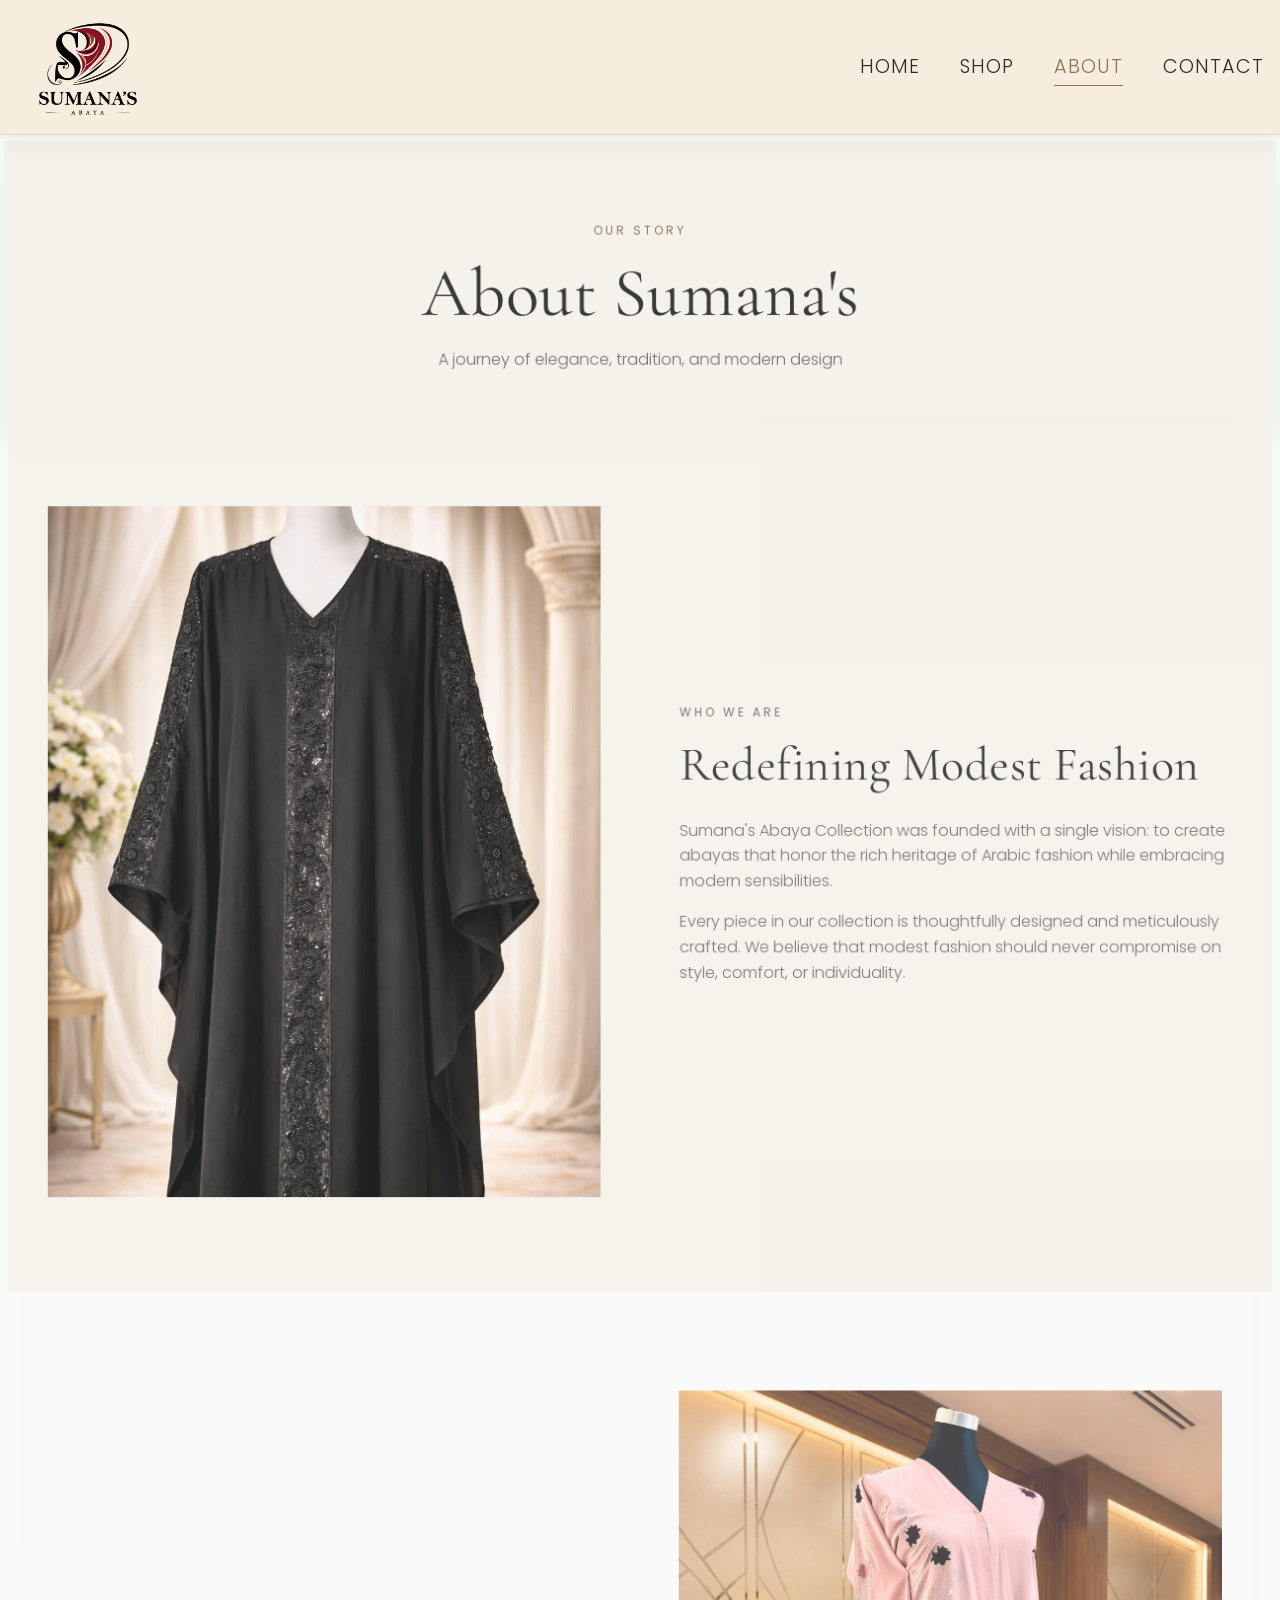
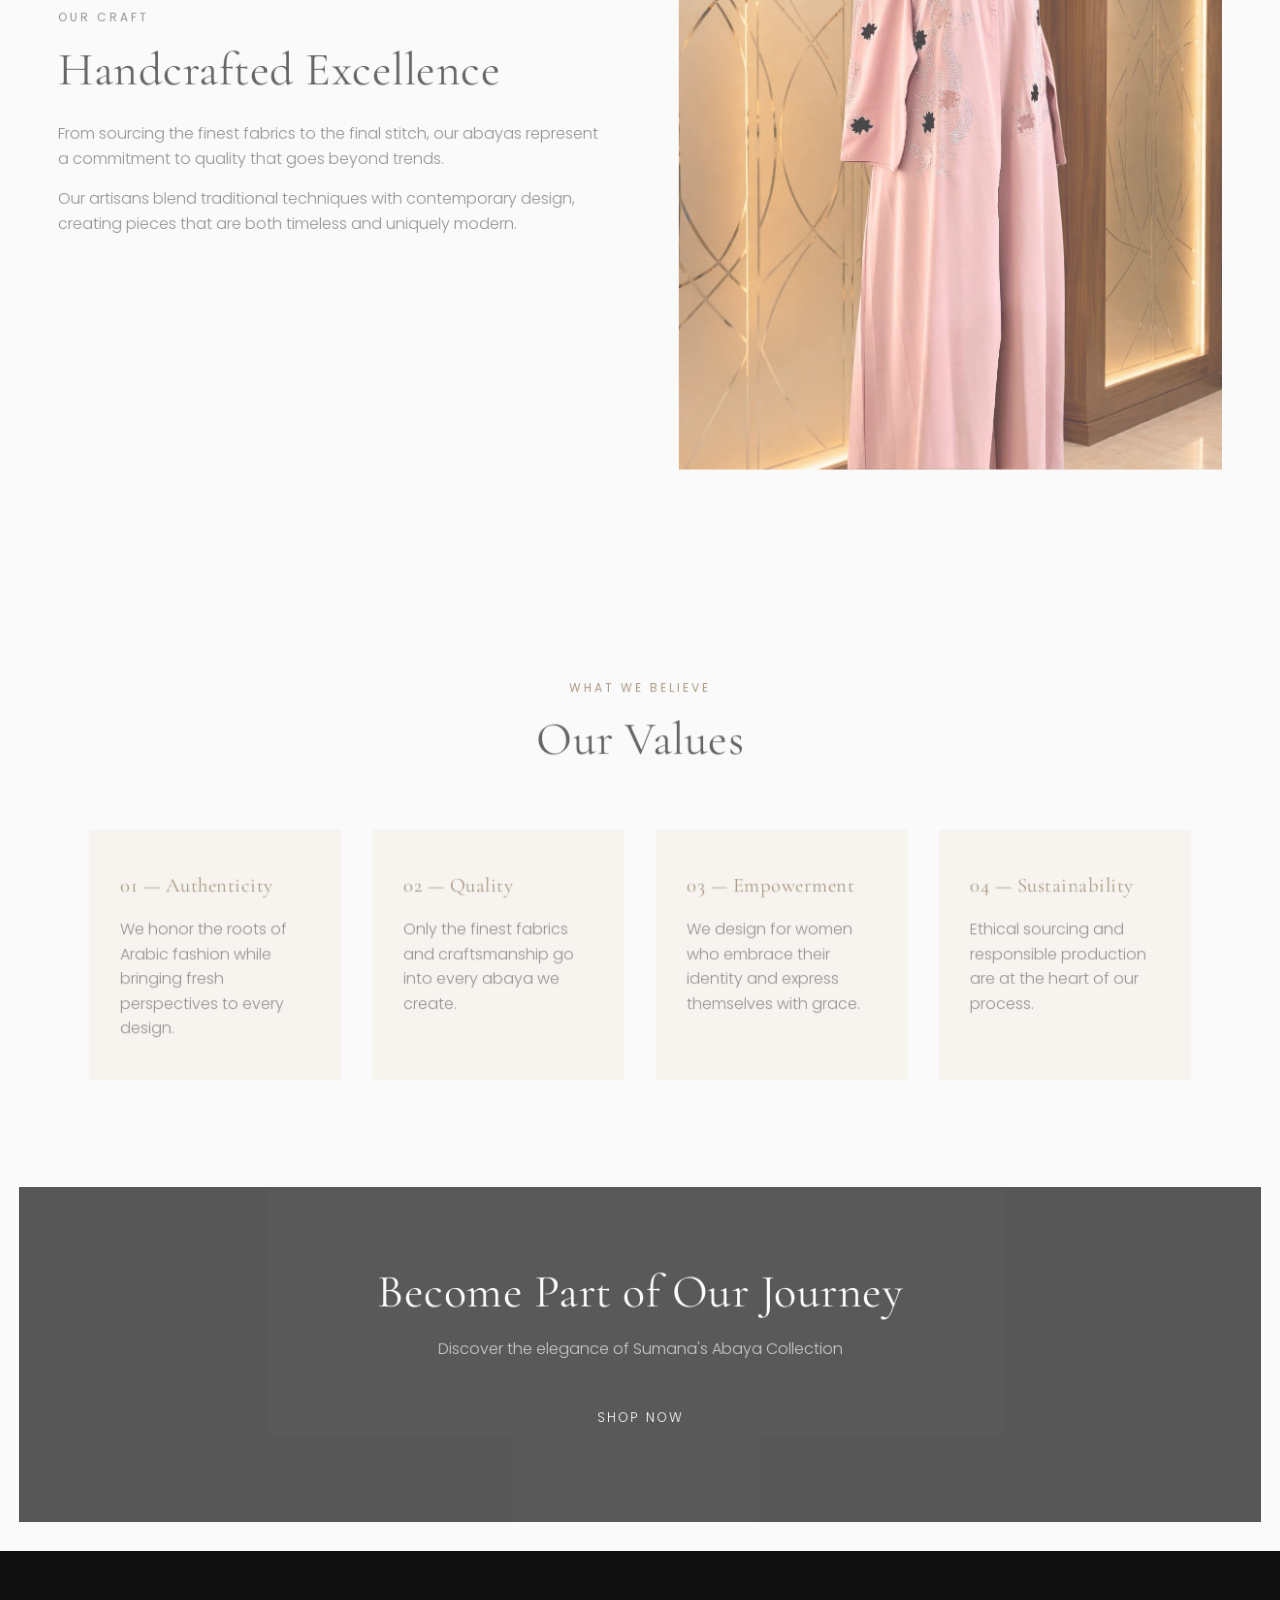
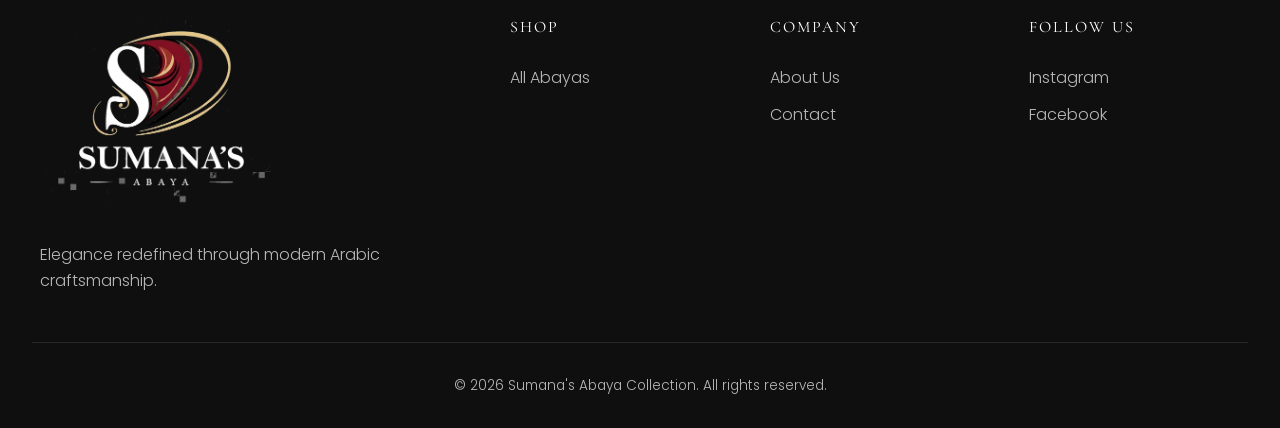
==== about.html @ 101fdfce "Initial website upload" ====
<!DOCTYPE html>
<html lang="en">
<head>
    <meta charset="UTF-8">
    <meta name="viewport" content="width=device-width, initial-scale=1.0">
    <meta name="description" content="Learn about Sumana's Abaya Collection, our craft, values, and approach to modern modest fashion.">
    <meta property="og:title" content="About | Sumana's Abaya Collection">
    <meta property="og:description" content="Our story of modest luxury and handcrafted quality.">
    <meta property="og:type" content="website">
    <meta property="og:image" content="assets/images/abaya_8.jpg">
    <link rel="icon" type="image/png" href="assets/images/DP-logo.png">
    <title>About | Sumana's Abaya Collection</title>
    <link rel="stylesheet" href="styles.css">
    <link href="https://fonts.googleapis.com/css2?family=Cormorant+Garamond:wght@300;400;500;600&family=Poppins:wght@300;400;500&display=swap" rel="stylesheet">
</head>
<body>
    <nav class="navbar">
        <div class="nav-container">
            <a href="index.html" class="logo"><img src="assets/images/DP-logo.png" alt="Sumana's Abaya logo"></a>
            <ul class="nav-links" id="navLinks">
                <li><a href="index.html">Home</a></li>
                <li><a href="shop.html">Shop</a></li>
                <li><a href="about.html" class="active">About</a></li>
                <li><a href="contact.html">Contact</a></li>
            </ul>
            <button class="menu-toggle" id="menuToggle" type="button" aria-label="Toggle menu">☰</button>
        </div>
    </nav>

    <section class="page-header">
        <p class="eyebrow">Our Story</p>
        <h1>About Sumana's</h1>
        <p>A journey of elegance, tradition, and modern design</p>
    </section>

    <section class="about-preview">
        <div class="about-grid">
            <div class="about-image">
                <div class="image-placeholder"><img src="assets/images/abaya_8.jpg" alt="Noir Celeste Kaftan"></div>
            </div>
            <div class="about-text">
                <p class="eyebrow">Who We Are</p>
                <h2>Redefining Modest Fashion</h2>
                <p>Sumana's Abaya Collection was founded with a single vision: to create abayas that honor the rich heritage of Arabic fashion while embracing modern sensibilities.</p>
                <p>Every piece in our collection is thoughtfully designed and meticulously crafted. We believe that modest fashion should never compromise on style, comfort, or individuality.</p>
            </div>
        </div>
    </section>

    <section class="about-preview alt">
        <div class="about-grid reverse">
            <div class="about-image">
                <div class="image-placeholder"><img src="assets/images/abaya_10.jpg" alt="Rose Veil Abaya"></div>
            </div>
            <div class="about-text">
                <p class="eyebrow">Our Craft</p>
                <h2>Handcrafted Excellence</h2>
                <p>From sourcing the finest fabrics to the final stitch, our abayas represent a commitment to quality that goes beyond trends.</p>
                <p>Our artisans blend traditional techniques with contemporary design, creating pieces that are both timeless and uniquely modern.</p>
            </div>
        </div>
    </section>

    <section class="values">
        <div class="section-header">
            <p class="eyebrow">What We Believe</p>
            <h2>Our Values</h2>
        </div>
        <div class="values-grid">
            <div class="value-card">
                <h3>01 — Authenticity</h3>
                <p>We honor the roots of Arabic fashion while bringing fresh perspectives to every design.</p>
            </div>
            <div class="value-card">
                <h3>02 — Quality</h3>
                <p>Only the finest fabrics and craftsmanship go into every abaya we create.</p>
            </div>
            <div class="value-card">
                <h3>03 — Empowerment</h3>
                <p>We design for women who embrace their identity and express themselves with grace.</p>
            </div>
            <div class="value-card">
                <h3>04 — Sustainability</h3>
                <p>Ethical sourcing and responsible production are at the heart of our process.</p>
            </div>
        </div>
    </section>

    <section class="newsletter">
        <h2>Become Part of Our Journey</h2>
        <p>Discover the elegance of Sumana's Abaya Collection</p>
        <a href="shop.html" class="btn-primary">Shop Now</a>
    </section>

    <footer class="footer">
        <div class="footer-content">
            <div class="footer-col">
                <h3 class="logo"><img src="assets/images/Footer_logo-transparent.png" alt="Sumana's Abaya logo"></h3>
                <p>Elegance redefined through modern Arabic craftsmanship.</p>
            </div>
            <div class="footer-col">
                <h4>Shop</h4>
                <ul>
                    <li><a href="shop.html">All Abayas</a></li>
                </ul>
            </div>
            <div class="footer-col">
                <h4>Company</h4>
                <ul>
                    <li><a href="about.html">About Us</a></li>
                    <li><a href="contact.html">Contact</a></li>
                </ul>
            </div>
            <div class="footer-col">
                <h4>Follow Us</h4>
                <div class="social-links">
                    <a href="https://www.instagram.com/sumanas_abaya_collection?utm_source=ig_web_button_share_sheet&igsh=ZDNlZDc0MzIxNw==" target="_blank" rel="noopener noreferrer">Instagram</a>
                    <a href="https://www.facebook.com/profile.php?id=61568886278308" target="_blank" rel="noopener noreferrer">Facebook</a>
                </div>
            </div>
        </div>
        <div class="footer-bottom">
            <p>© 2026 Sumana's Abaya Collection. All rights reserved.</p>
        </div>
    </footer>

    <script src="script.js"></script>
</body>
</html>
---- styles.css ----
* {
    margin: 0;
    padding: 0;
    box-sizing: border-box;
}

:root {
    --primary: #1a1a1a;
    --secondary: #8b7355;
    --cream: #f5f1ea;
    --beige: #e8e0d1;
    --text: #2c2c2c;
    --muted: #6b6b6b;
    --light: #fafafa;
}

body {
    font-family: 'Poppins', sans-serif;
    color: var(--text);
    background: var(--light);
    line-height: 1.6;
    font-weight: 300;
    opacity: 0;
    transition: opacity 0.4s ease;
    -webkit-text-size-adjust: 100%;
    text-rendering: optimizeLegibility;
}

h1, h2, h3, h4 {
    font-family: 'Cormorant Garamond', serif;
    font-weight: 400;
    letter-spacing: 0.5px;
}

h1 { font-size: clamp(2.8rem, 5.4vw, 5rem); line-height: 1.1; }
h2 { font-size: clamp(2rem, 4vw, 3rem); line-height: 1.2; }
h3 { font-size: 1.5rem; }

a { text-decoration: none; color: inherit; }
ul { list-style: none; }

:focus-visible {
    outline: 2px solid var(--secondary);
    outline-offset: 2px;
}

.eyebrow {
    font-size: 0.75rem;
    letter-spacing: 3px;
    text-transform: uppercase;
    color: var(--secondary);
    margin-bottom: 1rem;
    font-weight: 400;
}

em { font-style: italic; color: var(--secondary); }

/* Navigation */
.navbar {
    position: sticky;
    top: 0;
    background: rgba(245, 236, 220, 0.9);
    backdrop-filter: blur(10px);
    border-bottom: 1px solid rgba(139, 115, 85, 0.22);
    box-shadow: 0 8px 22px rgba(0, 0, 0, 0.05);
    z-index: 1000;
    padding: 1.2rem 0;
    padding-top: max(1.2rem, env(safe-area-inset-top));
}

body.nav-open {
    overflow: hidden;
}

.nav-container {
    max-width: 1400px;
    margin: 0 auto;
    padding: 0 max(1rem, env(safe-area-inset-left)) 0 max(1rem, env(safe-area-inset-right));
    display: flex;
    justify-content: space-between;
    align-items: center;
}

.logo {
    font-family: 'Cormorant Garamond', serif;
    font-size: 1.8rem;
    font-weight: 500;
    letter-spacing: 0.5px;
    display: inline-flex;
    align-items: center;
}

.logo span {
    font-style: italic;
    color: var(--secondary);
    margin-left: 4px;
}

.logo img {
    display: block;
    height: 64px;
    width: auto;
    object-fit: contain;
    transform: none;
    transform-origin: left center;
}

.navbar .logo img {
    height: 96px;
    transform: scale(1.5);
}

.footer .logo img {
    height: 192px;
    transform: none;
    transform-origin: left center;
    margin-bottom: 0;
}

.nav-links {
    display: flex;
    gap: 2.5rem;
}

.nav-links a {
    font-size: 1.2rem;
    letter-spacing: 1px;
    text-transform: uppercase;
    position: relative;
    transition: color 0.3s;
}

.nav-links a:hover, .nav-links a.active {
    color: var(--secondary);
}

.nav-links a.active::after {
    content: '';
    position: absolute;
    bottom: -6px;
    left: 0;
    right: 0;
    height: 1px;
    background: var(--secondary);
}

.nav-icons {
    display: flex;
    align-items: center;
    gap: 1.5rem;
}

.cart-icon {
    font-size: 1.2rem;
    cursor: pointer;
    position: relative;
}

.cart-count {
    background: var(--secondary);
    color: white;
    font-size: 0.7rem;
    padding: 2px 6px;
    border-radius: 50%;
    margin-left: 4px;
}

.menu-toggle {
    display: none;
    font-size: 1.5rem;
    cursor: pointer;
    border: none;
    background: transparent;
    color: inherit;
}

.menu-toggle.active {
    color: var(--secondary);
}

/* Hero */
.hero {
    min-height: 90vh;
    display: flex;
    align-items: center;
    justify-content: center;
    background: linear-gradient(135deg, var(--cream), var(--beige));
    padding: 4rem 2rem;
    text-align: center;
    position: relative;
    overflow: hidden;
}

.hero::before {
    content: "";
    position: absolute;
    inset: 0;
    background-image: url("assets/images/Hero_bg.png");
    background-size: cover;
    background-position: center;
    opacity: 0.4;
    z-index: 0;
}

.hero .hero-content {
    position: relative;
    z-index: 2;
}

.hero .hero-text,
.hero .hero-subtitle,
.hero h1 {
    text-shadow: 0 1px 0 rgba(255, 255, 255, 0.18), 0 1px 3px rgba(0, 0, 0, 0.16);
}

.hero h1 {
    color: #0d0d0d;
    font-weight: 700;
}

.hero-subtitle {
    color: #3d3024;
    font-weight: 600;
    letter-spacing: 2.2px;
    font-size: 1.05rem;
}

.hero::before,
.hero::after {
    pointer-events: none;
}

.hero::after {
    content: '';
    position: absolute;
    width: 300px;
    height: 300px;
    border: 1px solid rgba(139,115,85,0.2);
    border-radius: 50%;
    bottom: -80px;
    left: -80px;
    z-index: 1;
}

.hero-content {
    max-width: 800px;
    z-index: 1;
    transition: transform 0.2s ease-out;
}

.hero-text {
    font-size: 1.3rem;
    color: #1f1f1f;
    font-weight: 600;
    margin: 1.5rem 0 2.5rem;
    max-width: 500px;
    margin-left: auto;
    margin-right: auto;
}

.hero .btn-primary {
    font-weight: 600;
    letter-spacing: 2.2px;
    box-shadow: 0 10px 22px rgba(0, 0, 0, 0.2);
}

/* Buttons */
.btn-primary {
    display: inline-block;
    background: var(--primary);
    color: white;
    padding: 1rem 2.5rem;
    font-size: 0.85rem;
    letter-spacing: 2px;
    text-transform: uppercase;
    border: none;
    cursor: pointer;
    transition: all 0.25s;
    font-family: inherit;
}

.btn-primary:hover {
    background: var(--secondary);
    transform: translateY(-2px) scale(1.02);
}

.btn-secondary {
    display: inline-block;
    background: transparent;
    color: var(--primary);
    padding: 0.8rem 2rem;
    font-size: 0.8rem;
    letter-spacing: 2px;
    text-transform: uppercase;
    border: 1px solid var(--primary);
    cursor: pointer;
    transition: all 0.25s;
    margin-top: 1rem;
    font-family: inherit;
}

.btn-secondary:hover {
    background: var(--primary);
    color: white;
    transform: translateY(-2px);
}

/* Sections */
.section {
    padding: 6rem 2rem;
    max-width: 1400px;
    margin: 0 auto;
}

.section-header {
    text-align: center;
    margin-bottom: 4rem;
}

.text-center {
    text-align: center;
    margin-top: 3rem;
}

/* Product Grid */
.product-grid {
    display: grid;
    grid-template-columns: repeat(auto-fit, minmax(260px, 1fr));
    gap: 2.5rem;
}

.product-card {
    text-align: center;
    transition: transform 0.3s ease, box-shadow 0.3s ease;
    transform-style: preserve-3d;
}

.product-card:hover {
    transform: translateY(-6px);
    box-shadow: 0 20px 45px rgba(0, 0, 0, 0.08);
}

.product-image {
    aspect-ratio: 3/4;
    margin-bottom: 1.5rem;
    position: relative;
    overflow: hidden;
    cursor: pointer;
    transition: transform 0.35s ease, filter 0.35s ease;
    background: #efe9df;
}

.product-image img {
    width: 100%;
    height: 100%;
    object-fit: cover;
    object-position: center top;
    display: block;
}

.main-image img,
.thumb img,
.image-placeholder img {
    width: 100%;
    height: 100%;
    object-fit: cover;
    object-position: center center;
    display: block;
}

.product-card:hover .product-image {
    transform: scale(1.02);
    filter: saturate(1.1);
}

.product-badge {
    position: absolute;
    top: 1rem;
    left: 1rem;
    background: white;
    color: var(--primary);
    font-size: 0.7rem;
    letter-spacing: 1px;
    text-transform: uppercase;
    padding: 0.4rem 0.8rem;
}

.product-card h3 {
    font-size: 1.3rem;
    margin-bottom: 0.3rem;
}

.product-price {
    color: var(--secondary);
    font-size: 1.1rem;
    font-weight: 400;
}

/* About */
.about-preview {
    padding: 6rem 2rem;
    background: var(--cream);
}

.about-preview.alt {
    background: var(--light);
}

.about-grid {
    max-width: 1200px;
    margin: 0 auto;
    display: grid;
    grid-template-columns: 1fr 1fr;
    gap: 5rem;
    align-items: center;
}

.about-grid.reverse {
    direction: rtl;
}

.about-grid.reverse > * {
    direction: ltr;
}

.image-placeholder {
    aspect-ratio: 4/5;
    width: 100%;
}

.about-text h2 {
    margin-bottom: 1.5rem;
}

.about-text p {
    color: var(--muted);
    margin-bottom: 1rem;
}

/* Features */
.features {
    max-width: 1200px;
    margin: 0 auto;
    padding: 5rem 2rem;
    display: grid;
    grid-template-columns: repeat(auto-fit, minmax(240px, 1fr));
    gap: 1.25rem;
    text-align: center;
    background: transparent;
    border-radius: 0;
}

.feature-icon {
    width: 46px;
    height: 46px;
    border-radius: 8px;
    display: inline-flex;
    align-items: center;
    justify-content: center;
    font-size: 1.2rem;
    color: #fff;
    background: var(--secondary);
    margin: 0 auto 0.9rem;
    box-shadow: 0 6px 16px rgba(139, 115, 85, 0.3);
}

.feature-item {
    background: rgba(255, 255, 255, 0.78);
    border: 1px solid rgba(139, 115, 85, 0.15);
    border-radius: 8px;
    padding: 1.2rem 1.1rem;
    text-align: center;
    transition: transform 0.25s ease, box-shadow 0.25s ease, border-color 0.25s ease;
}

.feature-item h3 {
    margin-bottom: 0.45rem;
    font-size: 1.25rem;
}

.feature-item p {
    color: var(--muted);
    font-size: 0.92rem;
    line-height: 1.55;
}

.feature-item,
.value-card,
.contact-form,
.product-info,
.about-text,
.about-image {
    transition: transform 0.3s ease, box-shadow 0.3s ease;
}

.feature-item:hover,
.value-card:hover,
.contact-form:hover {
    transform: translateY(-6px);
    box-shadow: 0 18px 35px rgba(0, 0, 0, 0.1);
    border-color: rgba(139, 115, 85, 0.35);
}

/* Newsletter */
.newsletter {
    background: var(--primary);
    color: white;
    padding: 5rem 2rem;
    text-align: center;
}

.newsletter h2 {
    color: white;
    margin-bottom: 1rem;
}

.newsletter p {
    color: rgba(255,255,255,0.7);
    margin-bottom: 2rem;
}

.newsletter-form {
    max-width: 500px;
    margin: 0 auto;
    display: flex;
    gap: 1rem;
    flex-wrap: wrap;
    justify-content: center;
}

.newsletter-form input {
    flex: 1;
    min-width: 250px;
    padding: 1rem;
    background: transparent;
    border: 1px solid rgba(255,255,255,0.3);
    color: white;
    font-family: inherit;
}

.newsletter-form input::placeholder {
    color: rgba(255,255,255,0.5);
}

.newsletter-form .btn-primary {
    background: white;
    color: var(--primary);
}

.newsletter-form .btn-primary:hover {
    background: var(--secondary);
    color: white;
}

/* Footer */
.footer {
    background: #0f0f0f;
    color: rgba(255,255,255,0.7);
    padding: 4rem 2rem 2rem;
}

.footer-content {
    max-width: 1200px;
    margin: 0 auto;
    display: grid;
    grid-template-columns: 2fr 1fr 1fr 1fr;
    gap: 3rem;
    padding-bottom: 3rem;
}

.footer .logo {
    color: white;
    margin-bottom: 2.2rem;
    display: block;
    line-height: 0;
}

.footer h4 {
    color: white;
    margin-bottom: 1.5rem;
    font-size: 1rem;
    letter-spacing: 2px;
    text-transform: uppercase;
}

.footer ul li {
    margin-bottom: 0.7rem;
}

.footer a {
    transition: color 0.3s;
}

.footer a:hover {
    color: var(--secondary);
}

.social-links {
    display: flex;
    flex-direction: column;
    gap: 0.7rem;
}

.footer-bottom {
    border-top: 1px solid rgba(255,255,255,0.1);
    padding-top: 2rem;
    text-align: center;
    font-size: 0.85rem;
}

/* Page Header */
.page-header {
    padding: 5rem 2rem 3rem;
    text-align: center;
    background: var(--cream);
}

.page-header p:last-child {
    color: var(--muted);
    margin-top: 1rem;
}

/* Filter Bar */
.filter-bar {
    max-width: 1200px;
    margin: 3rem auto 0;
    padding: 0 2rem;
    display: flex;
    gap: 1rem;
    flex-wrap: wrap;
    justify-content: center;
}

.filter-btn {
    padding: 0.7rem 1.5rem;
    background: transparent;
    border: 1px solid #ddd;
    cursor: pointer;
    font-family: inherit;
    font-size: 0.85rem;
    letter-spacing: 1px;
    text-transform: uppercase;
    transition: all 0.3s;
}

.filter-btn.active, .filter-btn:hover {
    background: var(--primary);
    color: white;
    border-color: var(--primary);
}

.shop-grid .product-card {
    opacity: 1;
    transform: translateY(0);
    transition: opacity 0.25s ease, transform 0.25s ease;
}

.shop-grid .product-image {
    aspect-ratio: 3 / 4;
    background: #efe9df;
}

.shop-grid .product-image img {
    width: 100%;
    height: 100%;
    object-fit: cover;
    object-position: center 18%;
    display: block;
}

.shop-grid .product-card.is-hiding {
    opacity: 0;
    transform: translateY(10px);
}

/* Values */
.values {
    padding: 6rem 2rem;
    max-width: 1200px;
    margin: 0 auto;
}

.values-grid {
    display: grid;
    grid-template-columns: repeat(auto-fit, minmax(250px, 1fr));
    gap: 2rem;
    margin-top: 3rem;
}

.value-card {
    padding: 2.5rem 2rem;
    background: var(--cream);
    transition: transform 0.3s;
}

.value-card:hover {
    transform: translateY(-5px);
}

.value-card h3 {
    color: var(--secondary);
    margin-bottom: 1rem;
    font-size: 1.3rem;
}

.value-card p {
    color: var(--muted);
}

/* Contact */
.contact-section {
    padding: 6rem 2rem;
    max-width: 1200px;
    margin: 0 auto;
}

.contact-grid {
    display: grid;
    grid-template-columns: 1fr 1fr;
    gap: 5rem;
}

.contact-info h2 {
    margin-bottom: 1.5rem;
}

.contact-info > p {
    color: var(--muted);
    margin-bottom: 2.5rem;
}

.contact-item {
    margin-bottom: 2rem;
}

.contact-item h4 {
    color: var(--secondary);
    margin-bottom: 0.5rem;
    letter-spacing: 1px;
    text-transform: uppercase;
    font-size: 0.85rem;
    font-family: 'Poppins', sans-serif;
}

.contact-item p {
    font-size: 1rem;
}

.contact-item .social-links {
    flex-direction: row;
    gap: 1.5rem;
}

.contact-form {
    background: var(--cream);
    padding: 3rem;
}

.form-group {
    margin-bottom: 1.5rem;
}

.form-group label {
    display: block;
    font-size: 0.8rem;
    letter-spacing: 1px;
    text-transform: uppercase;
    margin-bottom: 0.5rem;
    color: var(--secondary);
}

.form-group input, .form-group textarea {
    width: 100%;
    padding: 0.8rem;
    border: 1px solid #ddd;
    background: white;
    font-family: inherit;
    font-size: 0.95rem;
    transition: border 0.3s;
}

.form-group input:focus, .form-group textarea:focus {
    outline: none;
    border-color: var(--secondary);
}

.form-group textarea {
    resize: vertical;
}

/* Product Detail */
.product-detail {
    padding: 4rem 2rem;
    max-width: 1200px;
    margin: 0 auto;
}

.product-detail-grid {
    display: grid;
    grid-template-columns: 1fr 1fr;
    gap: 4rem;
}

.main-image {
    aspect-ratio: 3/4;
    margin-bottom: 1rem;
    transition: transform 0.3s ease;
    overflow: hidden;
}

.main-image.magnify-target {
    cursor: zoom-in;
    position: relative;
    overflow: visible;
}

.magnify-lens {
    position: absolute;
    width: 82%;
    height: 82%;
    border-radius: 18px;
    border: 2px solid rgba(255, 255, 255, 0.85);
    box-shadow: 0 8px 24px rgba(0, 0, 0, 0.22);
    pointer-events: none;
    display: none;
    z-index: 5;
    background-repeat: no-repeat;
}

.thumbnails {
    display: flex;
    gap: 1rem;
}

.thumb {
    width: 80px;
    height: 100px;
    cursor: pointer;
    opacity: 0.6;
    transition: opacity 0.3s;
    border: 1px solid transparent;
    overflow: hidden;
}

.thumb.active, .thumb:hover {
    opacity: 1;
}

.thumb.active {
    border-color: rgba(0, 0, 0, 0.15);
}

.product-info h1 {
    margin: 1rem 0;
    font-size: 2.5rem;
}

.price-large {
    font-size: 1.8rem;
    color: var(--secondary);
    margin-bottom: 2rem;
}

.product-desc {
    color: var(--muted);
    margin-bottom: 2rem;
    line-height: 1.8;
}

.option-group {
    margin-bottom: 2rem;
}

.option-group label {
    display: block;
    font-size: 0.8rem;
    letter-spacing: 1px;
    text-transform: uppercase;
    margin-bottom: 0.8rem;
    color: var(--secondary);
}

.size-options {
    display: flex;
    gap: 0.8rem;
}

.size-btn {
    width: 45px;
    height: 45px;
    border: 1px solid #ddd;
    background: white;
    cursor: pointer;
    font-family: inherit;
    transition: all 0.3s;
}

.size-btn.active, .size-btn:hover {
    background: var(--primary);
    color: white;
    border-color: var(--primary);
}

.quantity {
    display: flex;
    align-items: center;
    gap: 1rem;
    border: 1px solid #ddd;
    width: fit-content;
    padding: 0.3rem;
}

.qty-btn {
    width: 35px;
    height: 35px;
    background: transparent;
    border: none;
    font-size: 1.2rem;
    cursor: pointer;
}

#qtyValue {
    min-width: 30px;
    text-align: center;
}

.add-to-cart {
    width: 100%;
    margin-bottom: 2rem;
}

.product-details {
    border-top: 1px solid #eee;
    padding-top: 2rem;
}

.product-details h4 {
    font-family: 'Poppins', sans-serif;
    font-size: 0.85rem;
    letter-spacing: 2px;
    text-transform: uppercase;
    margin-bottom: 1rem;
    color: var(--secondary);
}

.product-details ul li {
    padding: 0.5rem 0;
    color: var(--muted);
    border-bottom: 1px solid #f5f5f5;
}

.toast {
    position: fixed;
    right: max(1rem, env(safe-area-inset-right));
    bottom: max(1rem, env(safe-area-inset-bottom));
    z-index: 2000;
    background: #111;
    color: #fff;
    padding: 0.85rem 1.1rem;
    border-radius: 6px;
    font-size: 0.85rem;
    letter-spacing: 0.3px;
    box-shadow: 0 14px 30px rgba(0, 0, 0, 0.24);
    opacity: 0;
    transform: translateY(10px);
    pointer-events: none;
    transition: opacity 0.2s ease, transform 0.2s ease;
}

.toast.show {
    opacity: 1;
    transform: translateY(0);
}

.reveal {
    opacity: 0;
    transform: translateY(22px);
    transition: opacity 0.5s ease, transform 0.5s ease;
}

.reveal.visible {
    opacity: 1;
    transform: translateY(0);
}

.scroll-progress {
    position: fixed;
    top: 0;
    left: 0;
    height: 3px;
    width: 0;
    z-index: 3000;
    background: linear-gradient(90deg, #8b7355, #1a1a1a);
}

.scroll-shift {
    --shift-y: 0px;
    --shift-scale: 1;
    --shift-opacity: 1;
    transform: translate3d(0, var(--shift-y), 0) scale(var(--shift-scale));
    opacity: var(--shift-opacity);
    will-change: transform, opacity;
    transition: transform 0.15s linear, opacity 0.15s linear;
}

.scroll-shift.in-focus {
    box-shadow: 0 24px 45px rgba(0, 0, 0, 0.08);
}

.hero.scroll-shift {
    transform: translate3d(0, calc(var(--shift-y) * 0.4), 0) scale(var(--shift-scale));
}

/* Keep features section visually stable (no scroll-shift edge artifacts) */
.features.scroll-shift,
.features.scroll-shift.in-focus {
    transform: none !important;
    opacity: 1 !important;
    box-shadow: none !important;
}

/* Responsive */
@media (max-width: 900px) {
    .nav-links {
        position: fixed;
        top: 70px;
        left: 0;
        right: 0;
        background: white;
        flex-direction: column;
        padding: 2rem;
        gap: 1.5rem;
        border-bottom: 1px solid #eee;
        transform: translateY(-150%);
        transition: transform 0.3s;
    }
    
    .nav-links.active {
        transform: translateY(0);
    }
    
    .menu-toggle {
        display: block;
    }
    
    .about-grid, .contact-grid, .product-detail-grid {
        grid-template-columns: 1fr;
        gap: 3rem;
    }
    
    .about-grid.reverse {
        direction: ltr;
    }
    
    .footer-content {
        grid-template-columns: 1fr 1fr;
        gap: 2rem;
    }
    
    .section, .about-preview, .features, .values {
        padding: 4rem 1.5rem;
    }

    .scroll-shift {
        --shift-scale: 1 !important;
        --shift-opacity: 1 !important;
    }
}

@media (max-width: 500px) {
    h1 { font-size: clamp(2rem, 9vw, 2.8rem); }
    h2 { font-size: clamp(1.6rem, 7vw, 2.2rem); }

    .footer-content {
        grid-template-columns: 1fr;
    }
    
    .nav-links {
        gap: 1rem;
    }
    
    .newsletter-form {
        flex-direction: column;
    }
    
    .newsletter-form input {
        min-width: auto;
        width: 100%;
    }

    .btn-primary, .btn-secondary, .filter-btn, .size-btn {
        min-height: 44px;
    }

    .logo img {
        height: 56px;
    }

    .navbar .logo img {
        height: 80px;
        transform: scale(1.35);
    }

    .hero-text {
        font-size: 1.05rem;
    }
}

@media (prefers-reduced-motion: reduce) {
    * {
        animation: none !important;
        transition-duration: 0.01ms !important;
        scroll-behavior: auto !important;
    }

    .reveal {
        opacity: 1 !important;
        transform: none !important;
    }

    .scroll-shift {
        transform: none !important;
        opacity: 1 !important;
        box-shadow: none !important;
    }
}
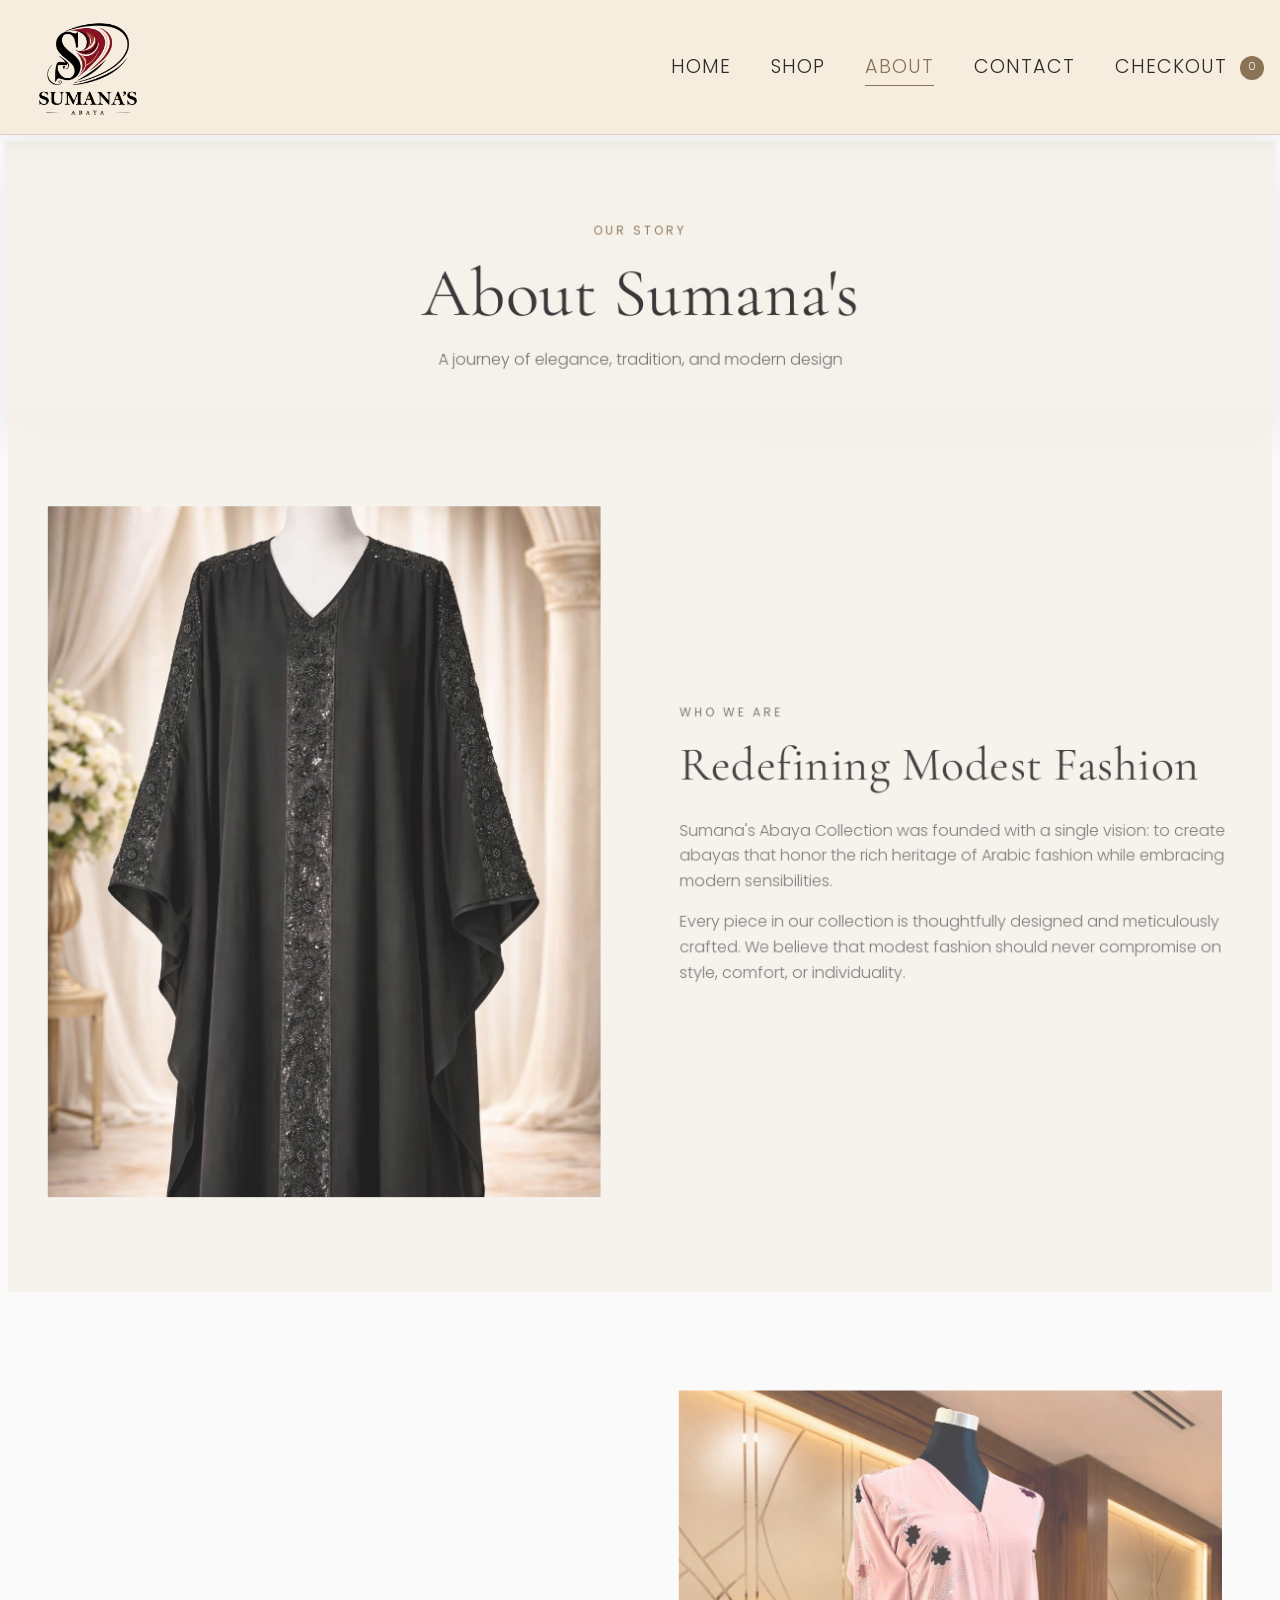
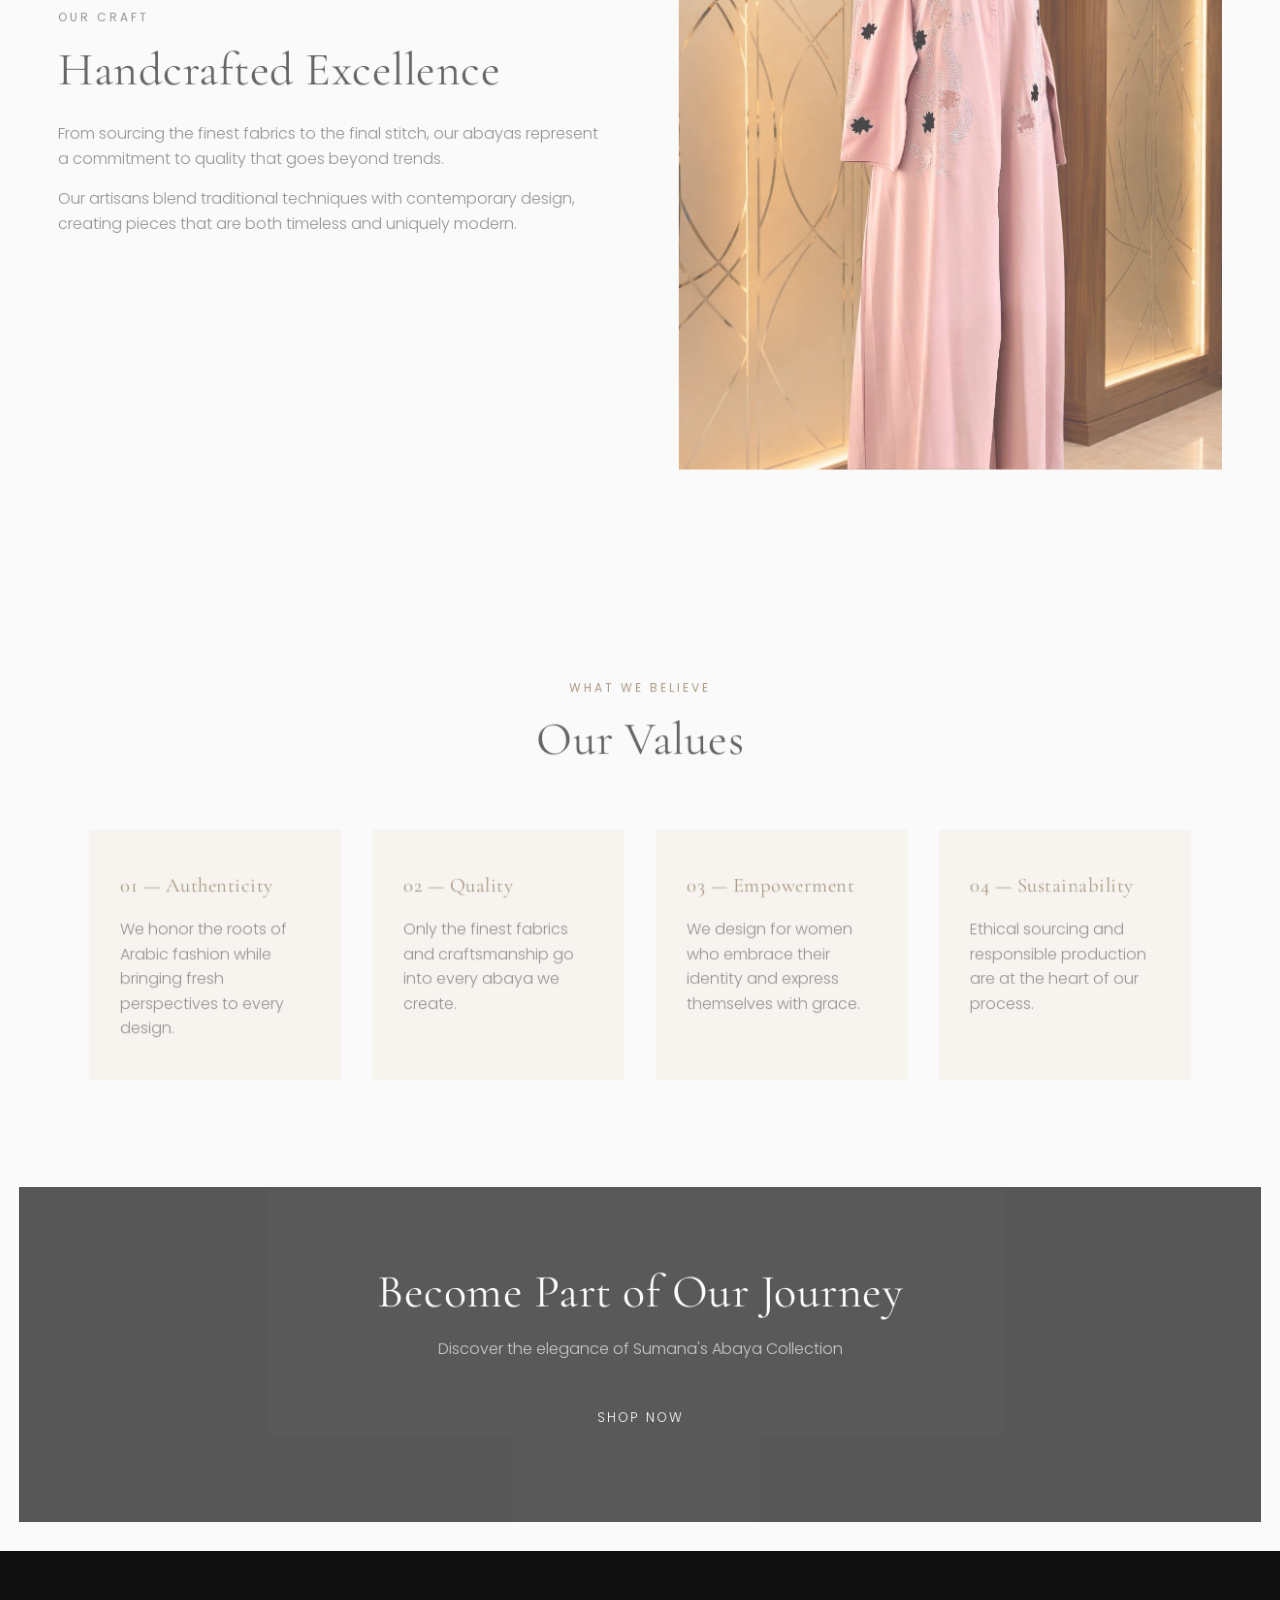
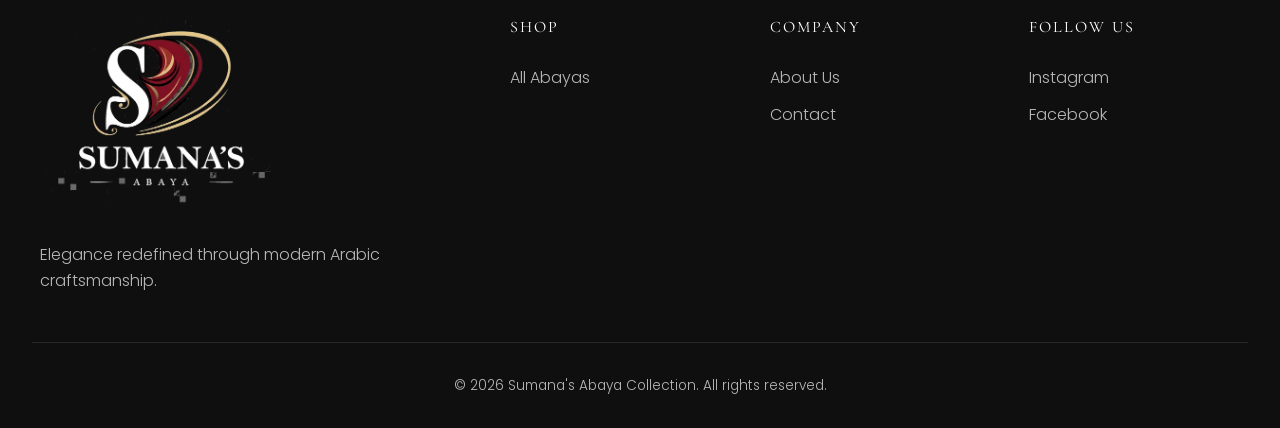
==== commit 9a654dad: "Update site files" ====
--- a/about.html
+++ b/about.html
@@ -22,6 +22,7 @@
                 <li><a href="shop.html">Shop</a></li>
                 <li><a href="about.html" class="active">About</a></li>
                 <li><a href="contact.html">Contact</a></li>
+                <li><a href="checkout.html">Checkout <span class="cart-count" data-cart-count>0</span></a></li>
             </ul>
             <button class="menu-toggle" id="menuToggle" type="button" aria-label="Toggle menu">☰</button>
         </div>
--- a/styles.css
+++ b/styles.css
@@ -305,6 +305,31 @@
     transform: translateY(-2px);
 }
 
+.product-actions {
+    display: flex;
+    flex-wrap: wrap;
+    gap: 0.9rem;
+    align-items: center;
+}
+
+.product-actions .btn-secondary {
+    margin-top: 0;
+}
+
+.nav-links .cart-count {
+    display: inline-flex;
+    align-items: center;
+    justify-content: center;
+    min-width: 1.5rem;
+    height: 1.5rem;
+    padding: 0 0.35rem;
+    margin-left: 0.45rem;
+    border-radius: 999px;
+    font-size: 0.68rem;
+    line-height: 1;
+    vertical-align: middle;
+}
+
 /* Sections */
 .section {
     padding: 6rem 2rem;
@@ -947,6 +972,190 @@
     padding: 0.5rem 0;
     color: var(--muted);
     border-bottom: 1px solid #f5f5f5;
+}
+
+/* Checkout */
+.checkout-page {
+    padding: 4rem 2rem 6rem;
+    max-width: 1240px;
+    margin: 0 auto;
+}
+
+.checkout-layout {
+    display: grid;
+    grid-template-columns: minmax(0, 1.05fr) minmax(320px, 0.95fr);
+    gap: 2rem;
+    align-items: start;
+}
+
+.checkout-panel {
+    background: #ffffff;
+    border: 1px solid rgba(26, 26, 26, 0.09);
+    padding: 1.6rem;
+}
+
+.checkout-summary-head {
+    display: flex;
+    justify-content: space-between;
+    gap: 1rem;
+    align-items: baseline;
+    margin-bottom: 1rem;
+}
+
+.checkout-summary-head p {
+    color: var(--muted);
+    font-size: 0.95rem;
+}
+
+.checkout-items {
+    border-top: 1px solid rgba(26, 26, 26, 0.08);
+}
+
+.checkout-item {
+    display: grid;
+    grid-template-columns: 92px minmax(0, 1fr);
+    gap: 1rem;
+    padding: 1.1rem 0;
+    border-bottom: 1px solid rgba(26, 26, 26, 0.08);
+}
+
+.checkout-item img {
+    width: 92px;
+    height: 115px;
+    object-fit: cover;
+    object-position: center top;
+    display: block;
+    background: #efe9df;
+}
+
+.checkout-item-body {
+    min-width: 0;
+}
+
+.checkout-item-top {
+    display: flex;
+    justify-content: space-between;
+    gap: 1rem;
+    align-items: start;
+}
+
+.checkout-item-top h3 {
+    font-size: 1.25rem;
+    margin: 0 0 0.25rem;
+}
+
+.checkout-item-top p {
+    color: var(--muted);
+    font-size: 0.95rem;
+}
+
+.checkout-remove {
+    background: transparent;
+    border: none;
+    color: var(--secondary);
+    cursor: pointer;
+    font-family: inherit;
+    font-size: 0.85rem;
+    text-transform: uppercase;
+    letter-spacing: 1.4px;
+    padding: 0.35rem 0;
+}
+
+.checkout-item-bottom {
+    display: flex;
+    justify-content: space-between;
+    gap: 1rem;
+    align-items: center;
+    margin-top: 1rem;
+}
+
+.qty-stepper {
+    display: inline-flex;
+    align-items: center;
+    border: 1px solid rgba(26, 26, 26, 0.14);
+    background: #fff;
+}
+
+.qty-stepper button {
+    width: 2.2rem;
+    height: 2.2rem;
+    border: none;
+    background: transparent;
+    font: inherit;
+    cursor: pointer;
+}
+
+.qty-stepper span {
+    min-width: 2rem;
+    text-align: center;
+    font-weight: 500;
+}
+
+.checkout-totals {
+    margin-top: 1.5rem;
+    padding-top: 1rem;
+    border-top: 1px solid rgba(26, 26, 26, 0.1);
+}
+
+.checkout-total-row {
+    display: flex;
+    justify-content: space-between;
+    gap: 1rem;
+    margin-bottom: 0.7rem;
+    color: var(--muted);
+}
+
+.checkout-total-row strong {
+    color: var(--text);
+}
+
+.checkout-total-row.total {
+    font-size: 1.1rem;
+    color: var(--text);
+    margin-top: 0.5rem;
+}
+
+.checkout-note {
+    margin-top: 1rem;
+    color: var(--muted);
+    font-size: 0.92rem;
+}
+
+.checkout-form {
+    display: grid;
+    gap: 1rem;
+}
+
+.checkout-form-grid {
+    display: grid;
+    grid-template-columns: repeat(2, minmax(0, 1fr));
+    gap: 1rem;
+}
+
+.checkout-form-grid .full {
+    grid-column: 1 / -1;
+}
+
+.checkout-actions {
+    display: flex;
+    flex-wrap: wrap;
+    gap: 0.8rem;
+    align-items: center;
+    margin-top: 0.5rem;
+}
+
+.checkout-empty {
+    padding: 2rem 0;
+    color: var(--muted);
+}
+
+.checkout-empty-actions {
+    margin-top: 1.2rem;
+}
+
+.checkout-empty h3 {
+    margin-bottom: 0.6rem;
+    color: var(--text);
 }
 
 .toast {
@@ -1047,6 +1256,10 @@
         grid-template-columns: 1fr;
         gap: 3rem;
     }
+
+    .checkout-layout {
+        grid-template-columns: 1fr;
+    }
     
     .about-grid.reverse {
         direction: ltr;
@@ -1088,8 +1301,33 @@
         width: 100%;
     }
 
+    .checkout-form-grid {
+        grid-template-columns: 1fr;
+    }
+
+    .checkout-item {
+        grid-template-columns: 1fr;
+    }
+
+    .checkout-item img {
+        width: 100%;
+        height: 260px;
+    }
+
+    .checkout-item-top,
+    .checkout-item-bottom,
+    .checkout-summary-head {
+        flex-direction: column;
+        align-items: stretch;
+    }
+
     .btn-primary, .btn-secondary, .filter-btn, .size-btn {
         min-height: 44px;
+    }
+
+    .product-actions {
+        flex-direction: column;
+        align-items: stretch;
     }
 
     .logo img {
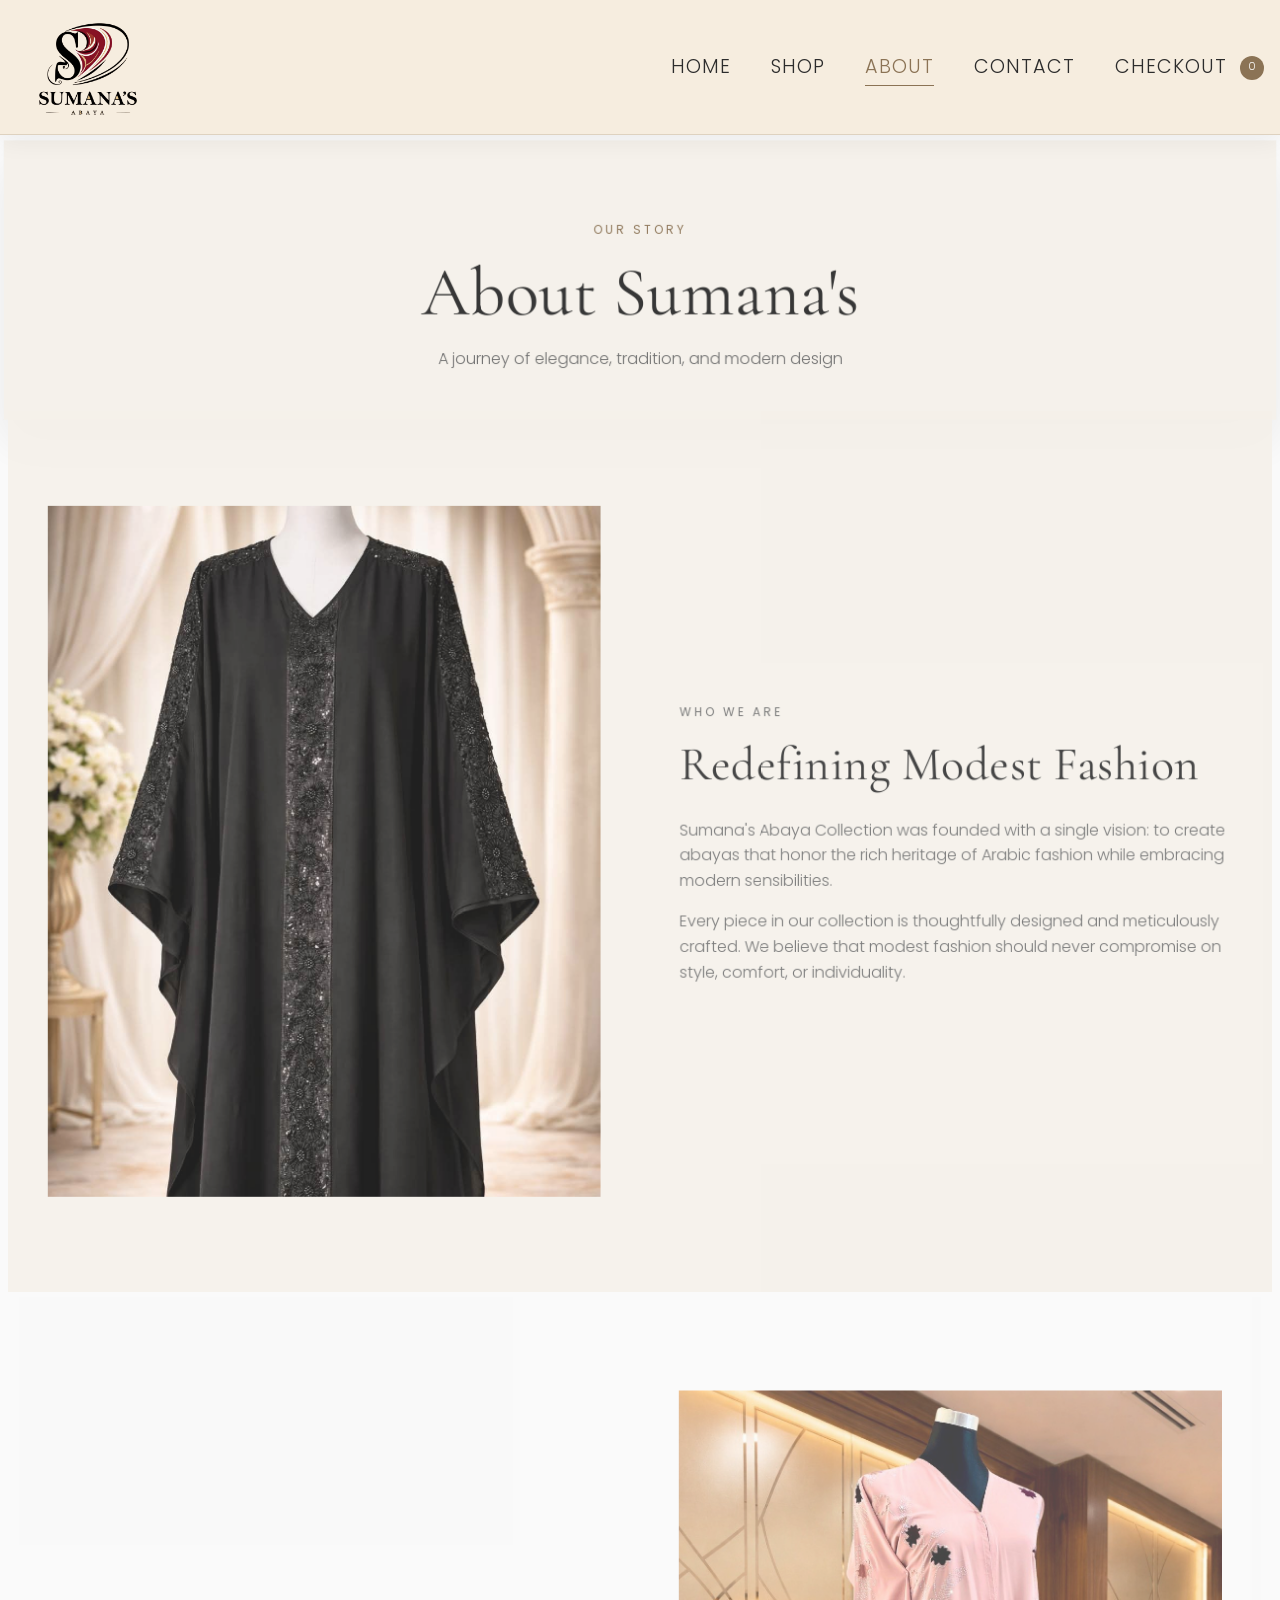
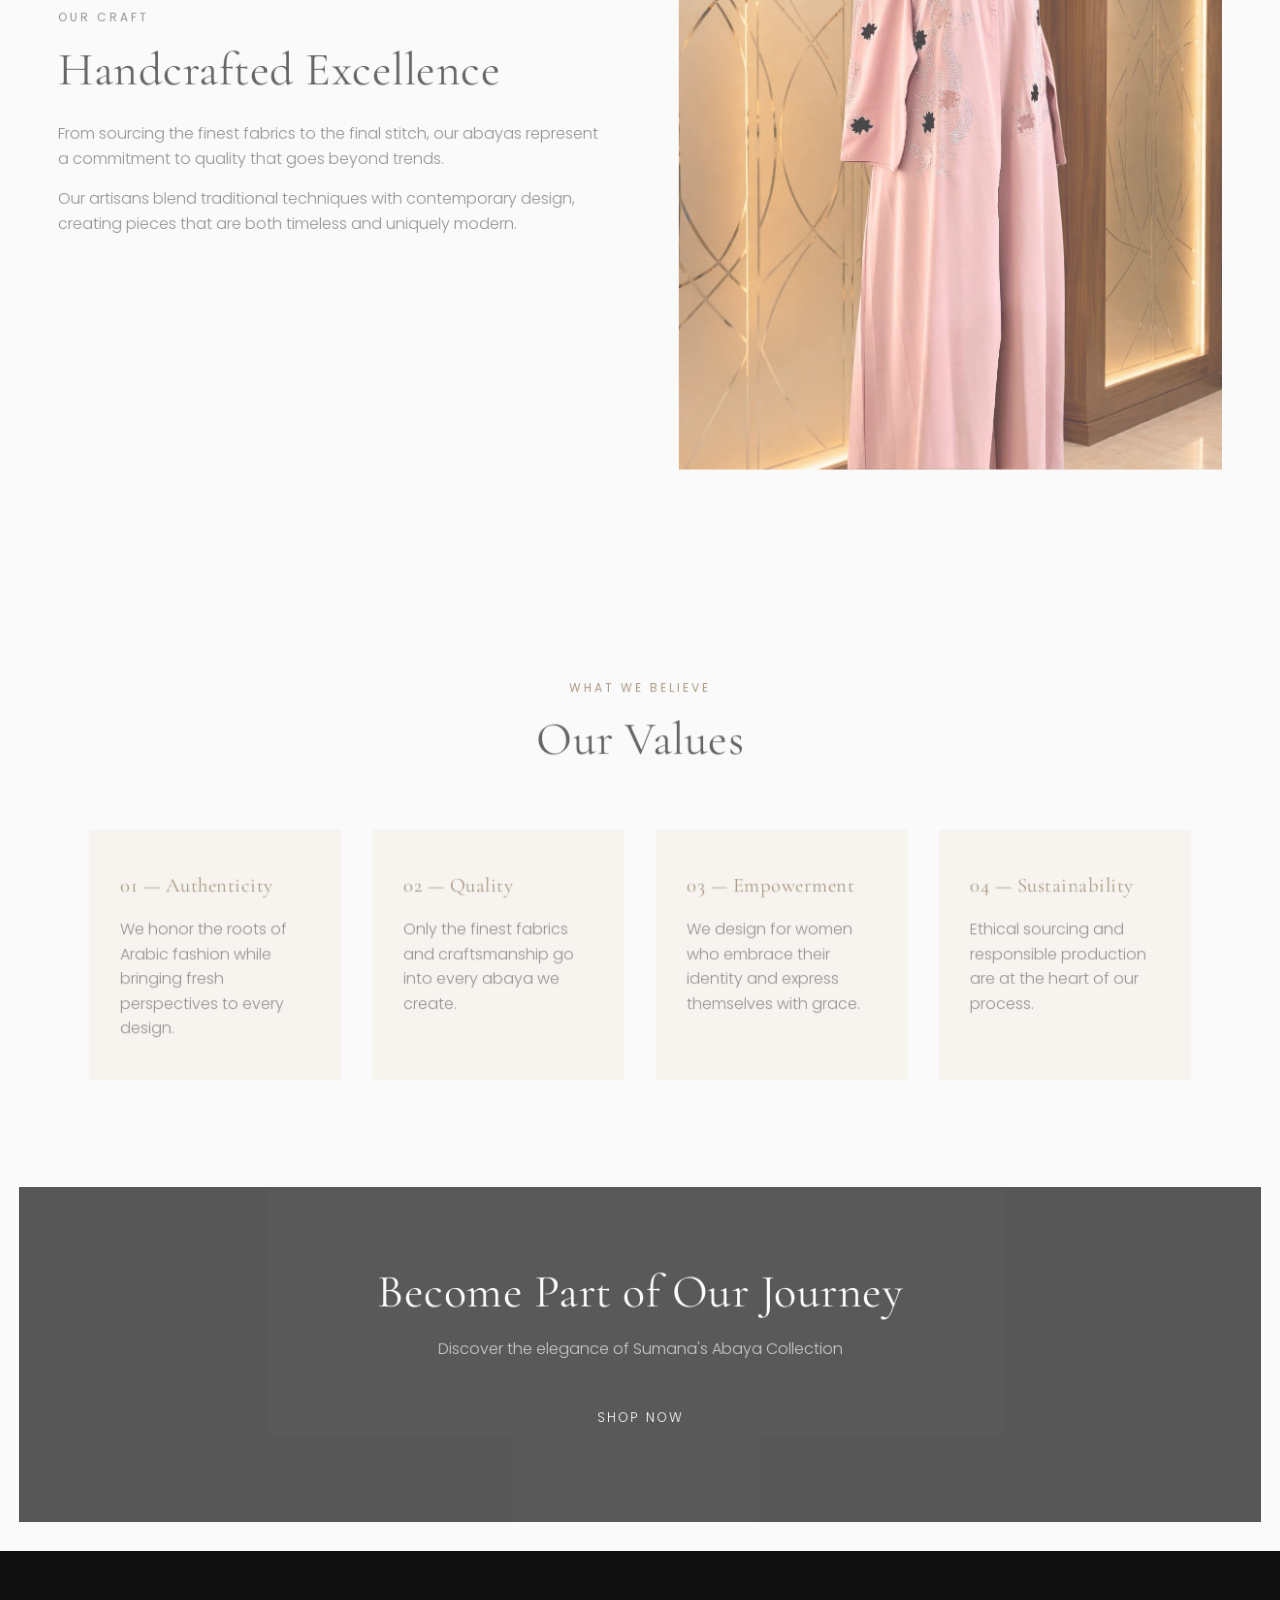
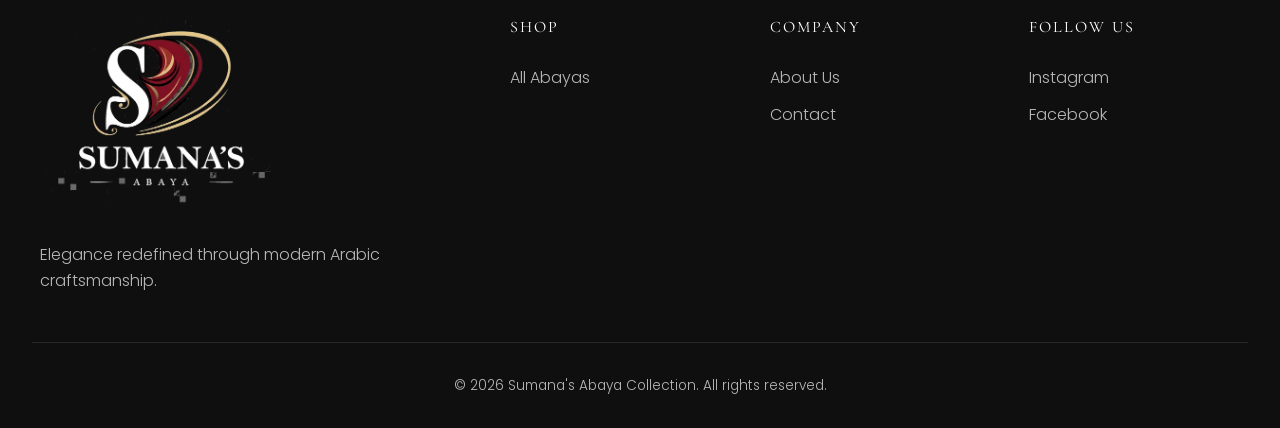
==== commit 7125057f: "Update pricing and delivery charges" ====
--- a/about.html
+++ b/about.html
@@ -10,7 +10,7 @@
     <meta property="og:image" content="assets/images/abaya_8.jpg">
     <link rel="icon" type="image/png" href="assets/images/DP-logo.png">
     <title>About | Sumana's Abaya Collection</title>
-    <link rel="stylesheet" href="styles.css">
+    <link rel="stylesheet" href="styles.css?v=20260506-2">
     <link href="https://fonts.googleapis.com/css2?family=Cormorant+Garamond:wght@300;400;500;600&family=Poppins:wght@300;400;500&display=swap" rel="stylesheet">
 </head>
 <body>
@@ -125,7 +125,7 @@
         </div>
     </footer>
 
-    <script src="script.js"></script>
+    <script src="script.js?v=20260506-2"></script>
 </body>
 </html>
 
--- a/styles.css
+++ b/styles.css
@@ -1134,6 +1134,32 @@
 
 .checkout-form-grid .full {
     grid-column: 1 / -1;
+}
+
+.delivery-options {
+    display: grid;
+    gap: 0.7rem;
+}
+
+.delivery-option {
+    display: flex;
+    align-items: center;
+    gap: 0.65rem;
+    min-height: 3rem;
+    padding: 0.8rem 0.9rem;
+    border: 1px solid rgba(26, 26, 26, 0.12);
+    background: #fff;
+    cursor: pointer;
+}
+
+.delivery-option input {
+    width: auto;
+    accent-color: var(--secondary);
+}
+
+.delivery-option span {
+    font-size: 0.95rem;
+    color: var(--text);
 }
 
 .checkout-actions {
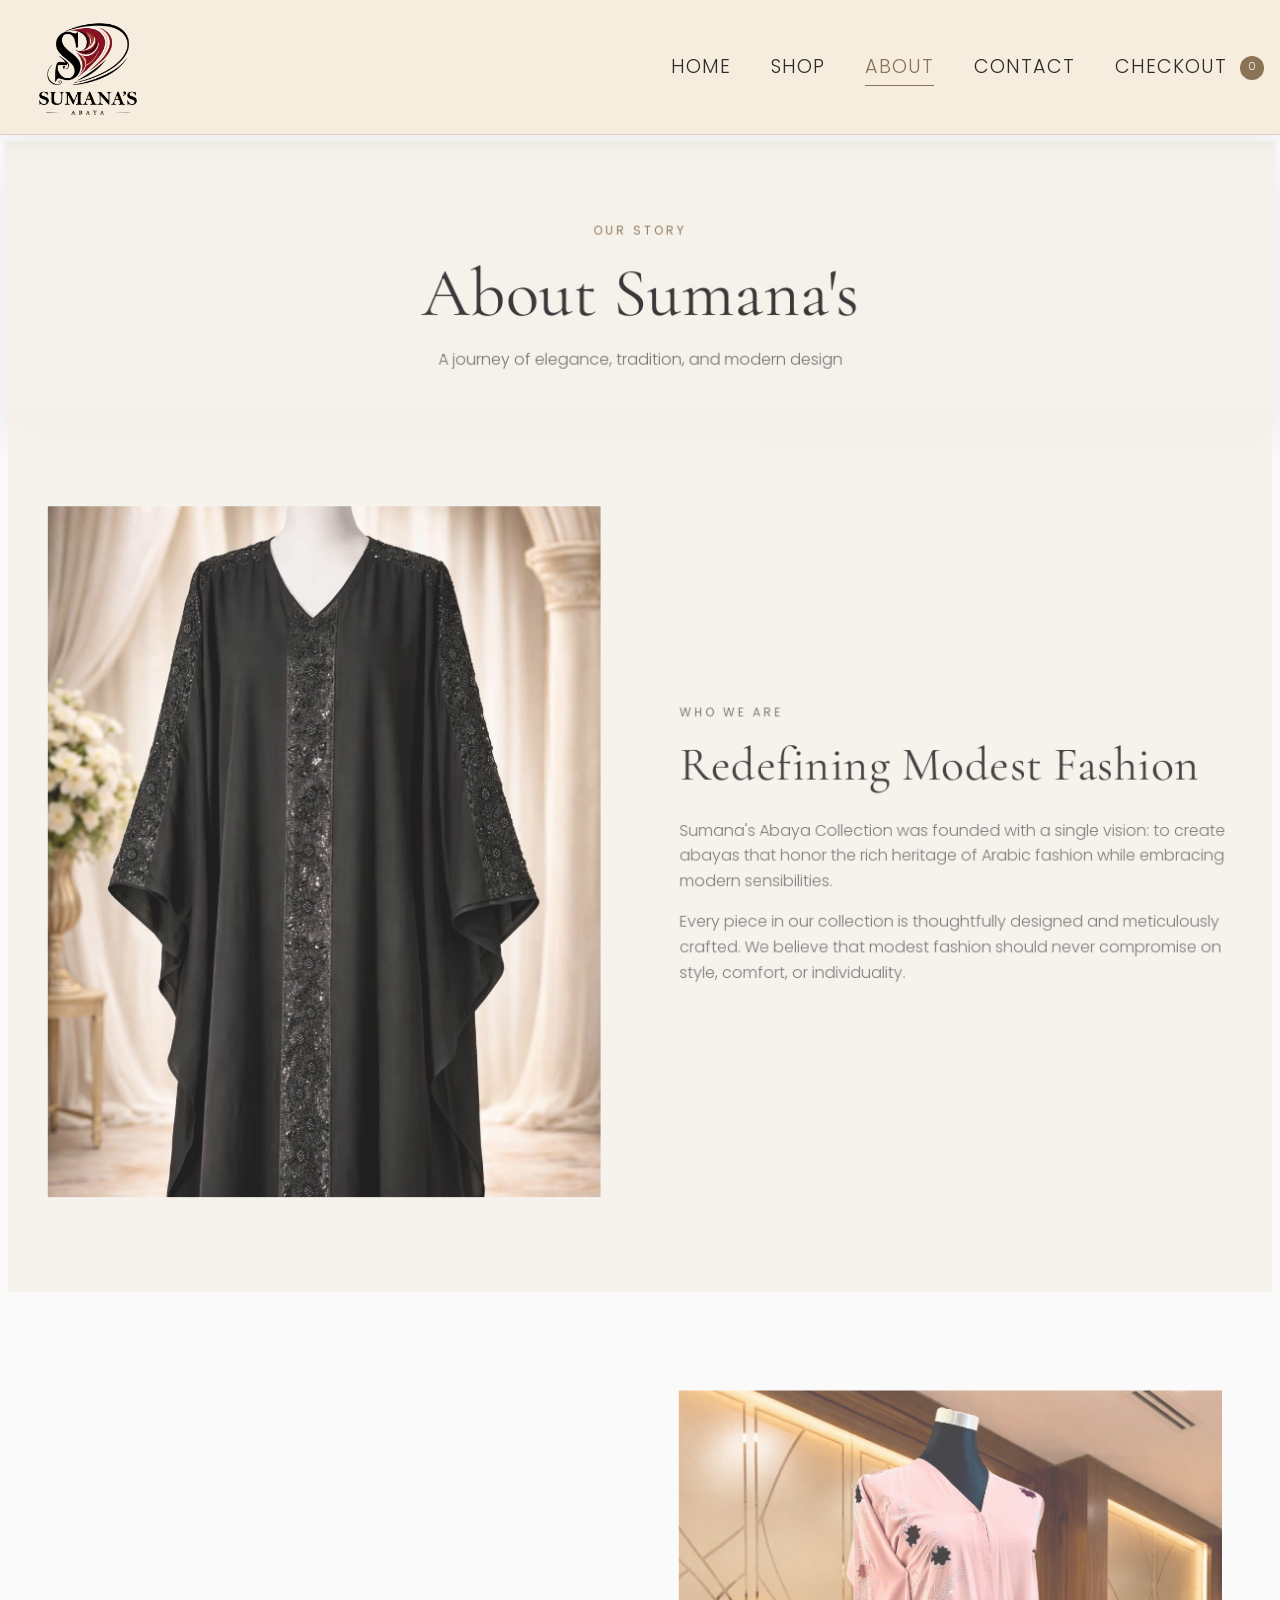
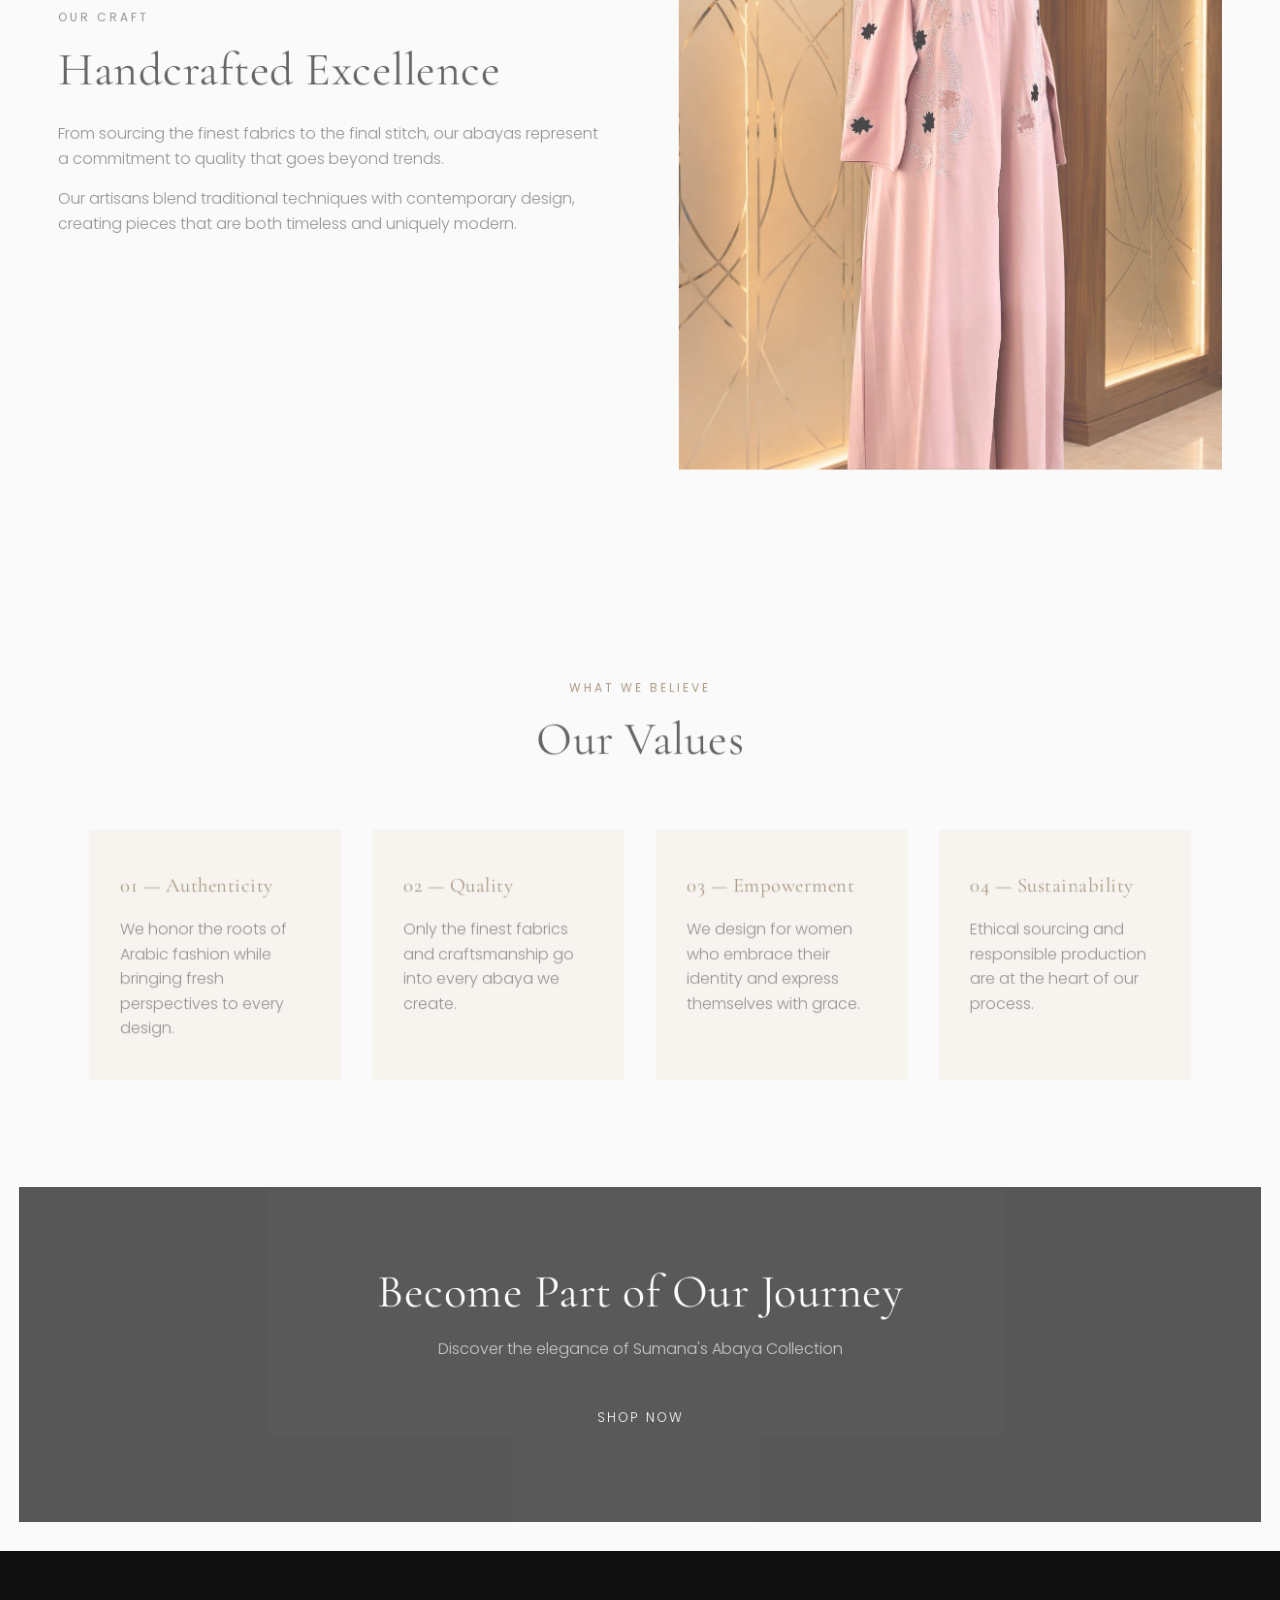
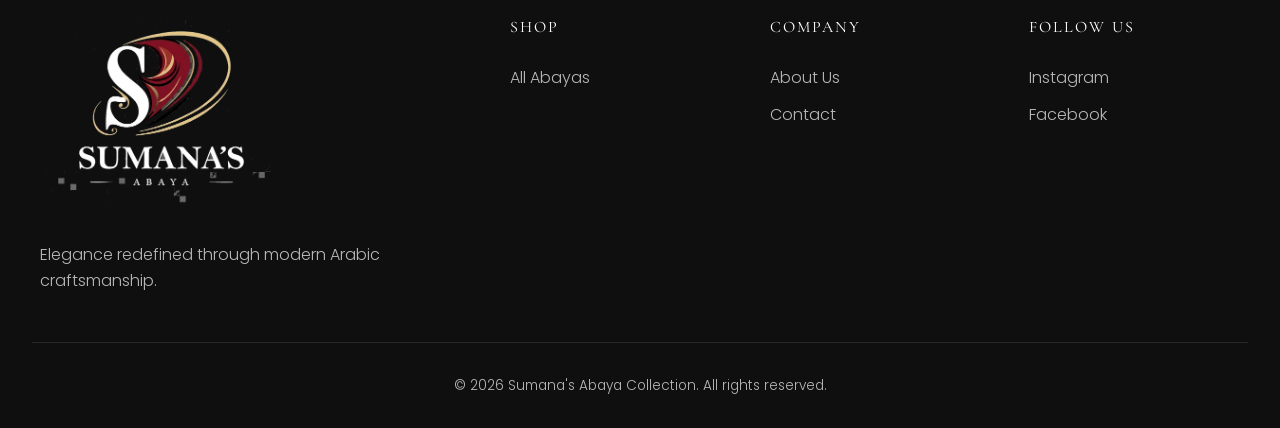
==== commit 0d0be232: "Send customer order confirmation email" ====
--- a/about.html
+++ b/about.html
@@ -125,7 +125,7 @@
         </div>
     </footer>
 
-    <script src="script.js?v=20260506-2"></script>
+    <script src="script.js?v=20260506-4"></script>
 </body>
 </html>
 
